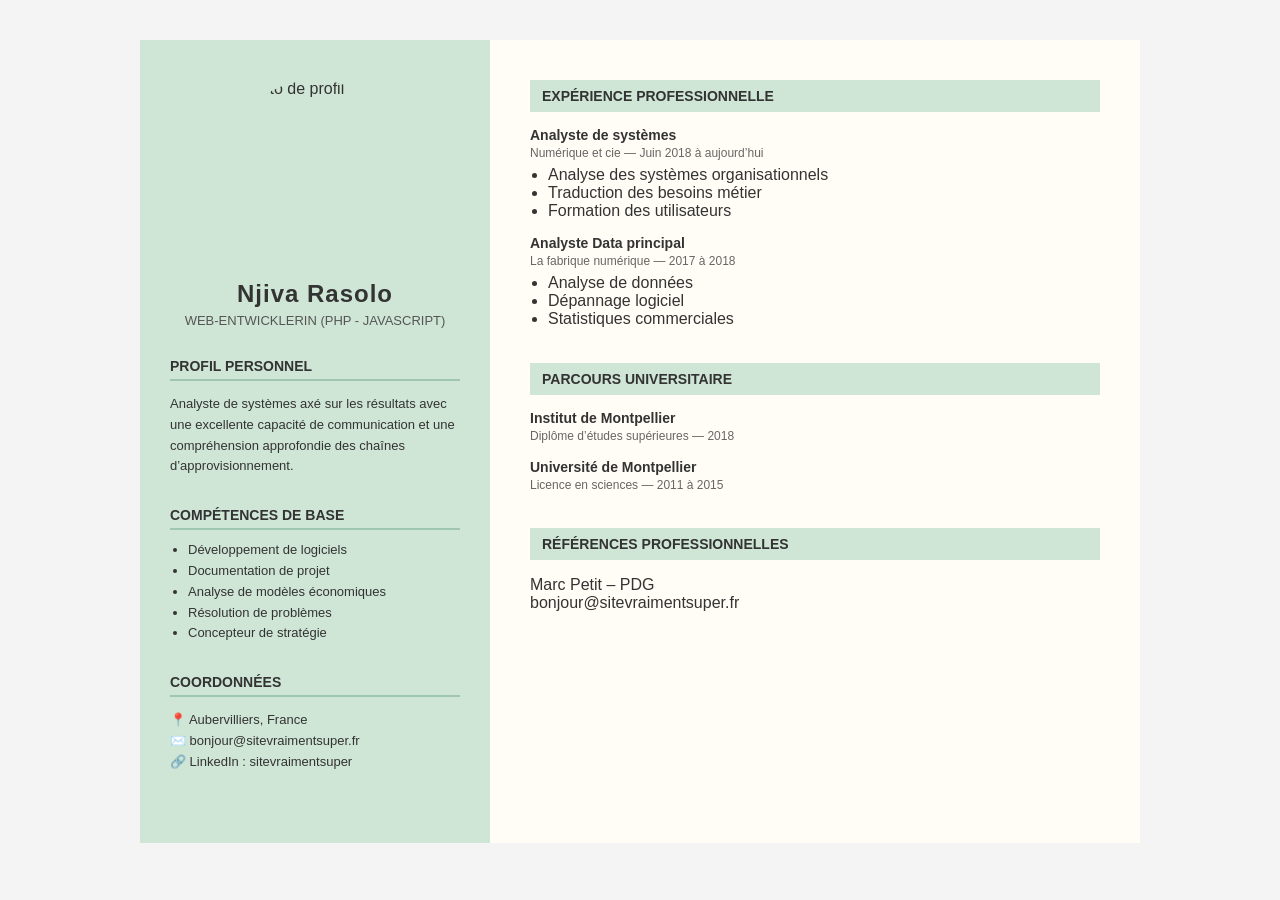
==== index.html @ 52aaabad "Ajout de style.css et modification de index.html" ====
<!DOCTYPE html>
<html lang="fr">
<head>
  <meta charset="UTF-8" />
  <meta name="viewport" content="width=device-width, initial-scale=1.0" />
  <title>CV Test</title>

  <!-- Lien vers le fichier CSS -->
  <link rel="stylesheet" href="style.css">

</head>

<body>

  <div class="cv">

    <!-- COLONNE GAUCHE -->
    <aside class="left">

      <div class="photo">
        <img src="photo.jpg" alt="Photo de profil">
      </div>

      <div class="name">
        <h1>Njiva Rasolo</h1>
        <p>Web-Entwicklerin (PHP - JavaScript)</p>
      </div>

      <div class="block">
        <h2>Profil personnel</h2>
        <p>
          Analyste de systèmes axé sur les résultats avec une excellente capacité
          de communication et une compréhension approfondie des chaînes
          d’approvisionnement.
        </p>
      </div>

      <div class="block">
        <h2>Compétences de base</h2>
        <ul>
          <li>Développement de logiciels</li>
          <li>Documentation de projet</li>
          <li>Analyse de modèles économiques</li>
          <li>Résolution de problèmes</li>
          <li>Concepteur de stratégie</li>
        </ul>
      </div>

      <div class="block">
        <h2>Coordonnées</h2>
        <p>
          📍 Aubervilliers, France<br>
          ✉️ bonjour@sitevraimentsuper.fr<br>
          🔗 LinkedIn : sitevraimentsuper
        </p>
      </div>

    </aside>

    <!-- COLONNE DROITE -->
    <main class="right">

      <div class="section">
        <div class="section-title">Expérience professionnelle</div>

        <div class="item">
          <h3>Analyste de systèmes</h3>
          <span>Numérique et cie — Juin 2018 à aujourd’hui</span>
          <ul>
            <li>Analyse des systèmes organisationnels</li>
            <li>Traduction des besoins métier</li>
            <li>Formation des utilisateurs</li>
          </ul>
        </div>

        <div class="item">
          <h3>Analyste Data principal</h3>
          <span>La fabrique numérique — 2017 à 2018</span>
          <ul>
            <li>Analyse de données</li>
            <li>Dépannage logiciel</li>
            <li>Statistiques commerciales</li>
          </ul>
        </div>
      </div>

      <div class="section">
        <div class="section-title">Parcours universitaire</div>

        <div class="item">
          <h3>Institut de Montpellier</h3>
          <span>Diplôme d’études supérieures — 2018</span>
        </div>

        <div class="item">
          <h3>Université de Montpellier</h3>
          <span>Licence en sciences — 2011 à 2015</span>
        </div>
      </div>

      <div class="section">
        <div class="section-title">Références professionnelles</div>

        <p>
          Marc Petit – PDG<br>
          bonjour@sitevraimentsuper.fr
        </p>
      </div>

    </main>

  </div>

</body>
</html>
---- style.css ----
* {
      box-sizing: border-box;
      font-family: "Segoe UI", Arial, sans-serif;
    }

    body {
      margin: 0;
      background: #f4f4f4;
      color: #333;
    }

    .cv {
      max-width: 1000px;
      margin: 40px auto;
      background: #fffdf5;
      display: grid;
      grid-template-columns: 35% 65%;
    }

    /* ===== COLONNE GAUCHE ===== */
    .left {
      background: #cfe6d6;
      padding: 40px 30px;
    }

    .photo {
      width: 180px;
      height: 180px;
      border-radius: 50%;
      overflow: hidden;
      margin: 0 auto 20px;
    }

    .photo img {
      width: 100%;
      height: 100%;
      object-fit: cover;
    }

    .name {
      text-align: center;
      margin-bottom: 30px;
    }

    .name h1 {
      margin: 10px 0 5px;
      font-size: 24px;
      letter-spacing: 1px;
    }

    .name p {
      margin: 0;
      font-size: 13px;
      text-transform: uppercase;
      color: #555;
    }

    .block {
      margin-bottom: 30px;
    }

    .block h2 {
      font-size: 14px;
      text-transform: uppercase;
      margin-bottom: 10px;
      border-bottom: 2px solid #9fc7b0;
      padding-bottom: 5px;
    }

    .block p,
    .block li {
      font-size: 13px;
      line-height: 1.6;
    }

    ul {
      padding-left: 18px;
      margin: 0;
    }

    /* ===== COLONNE DROITE ===== */
    .right {
      padding: 40px;
    }

    .section {
      margin-bottom: 35px;
    }

    .section-title {
      background: #cfe6d6;
      padding: 8px 12px;
      font-weight: bold;
      text-transform: uppercase;
      font-size: 14px;
      margin-bottom: 15px;
    }

    .item {
      margin-bottom: 15px;
    }

    .item h3 {
      margin: 0;
      font-size: 14px;
    }

    .item span {
      font-size: 12px;
      color: #666;
    }

    .item ul {
      margin-top: 5px;
    }

    /* ===== RESPONSIVE ===== */
    @media (max-width: 768px) {
      .cv {
        grid-template-columns: 1fr;
      }
    }
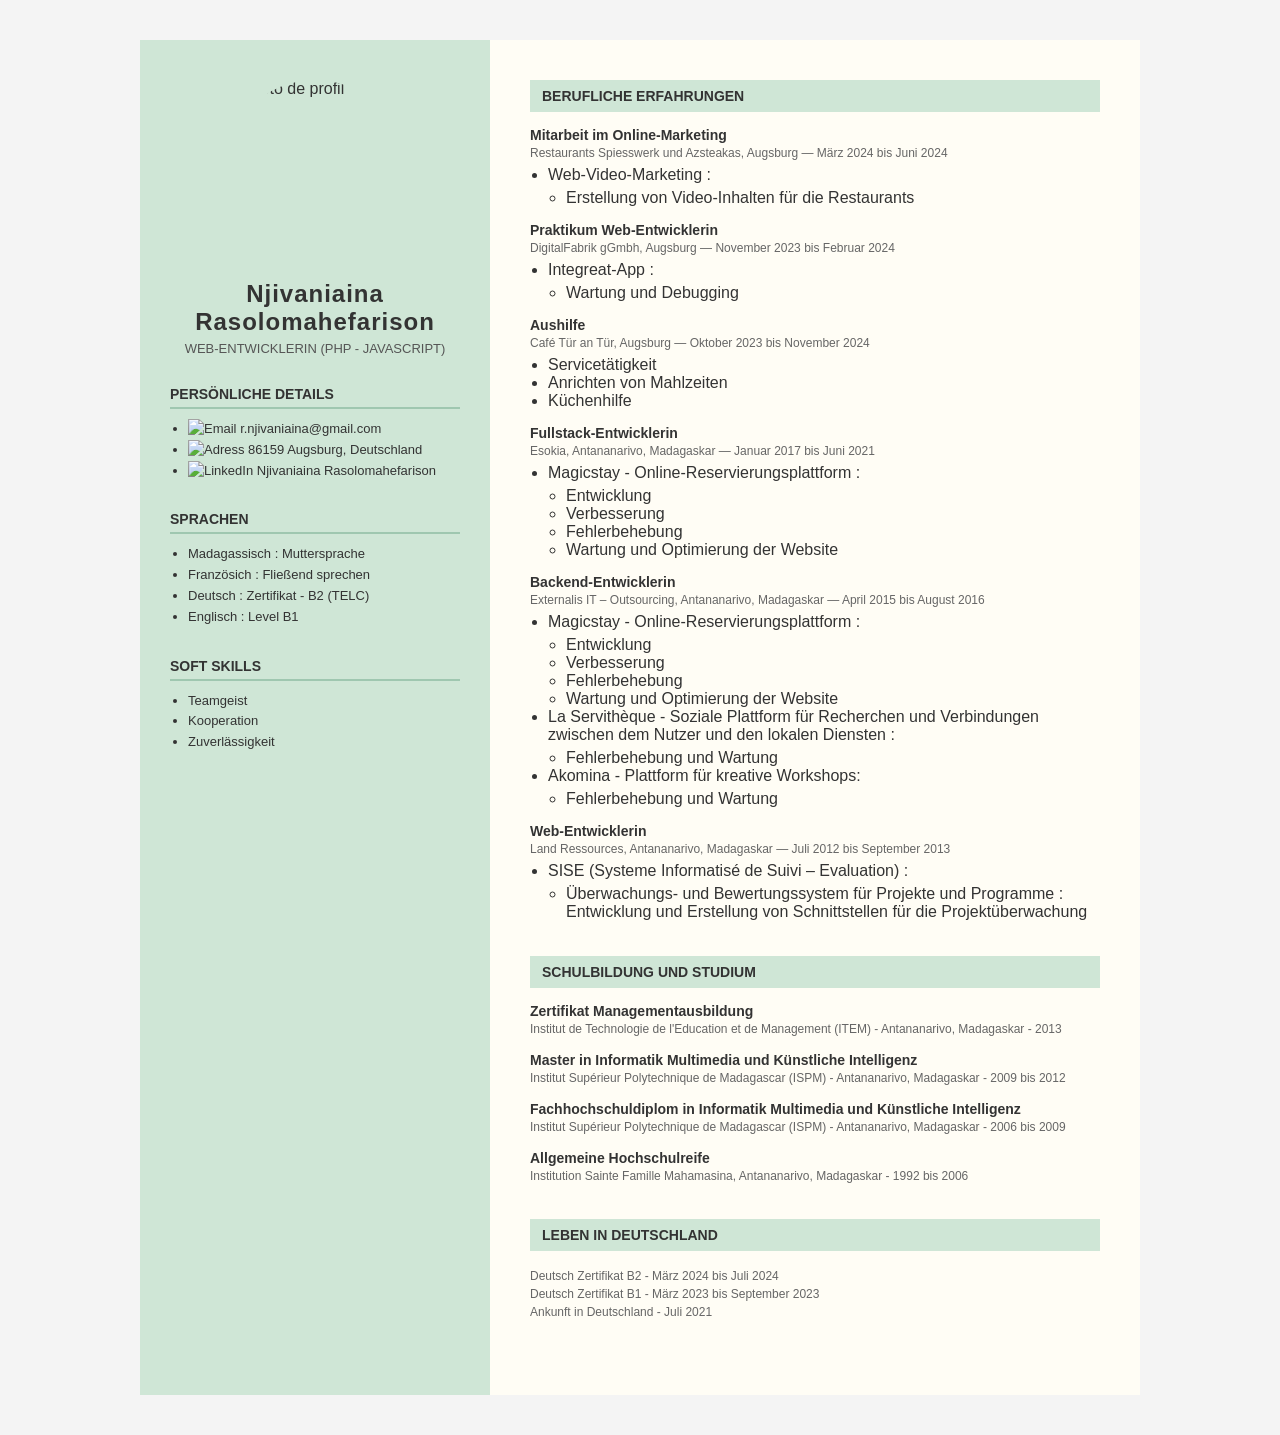
==== commit 6dc96c84: "commit index.html" ====
--- a/index.html
+++ b/index.html
@@ -18,41 +18,41 @@
     <aside class="left">
 
       <div class="photo">
-        <img src="photo.jpg" alt="Photo de profil">
+        <img src="images/profil.png" alt="Photo de profil">
       </div>
 
       <div class="name">
-        <h1>Njiva Rasolo</h1>
+        <h1>Njivaniaina Rasolomahefarison</h1>
         <p>Web-Entwicklerin (PHP - JavaScript)</p>
       </div>
 
       <div class="block">
-        <h2>Profil personnel</h2>
-        <p>
-          Analyste de systèmes axé sur les résultats avec une excellente capacité
-          de communication et une compréhension approfondie des chaînes
-          d’approvisionnement.
-        </p>
-      </div>
-
-      <div class="block">
-        <h2>Compétences de base</h2>
+        <h2>Persönliche Details</h2>
         <ul>
-          <li>Développement de logiciels</li>
-          <li>Documentation de projet</li>
-          <li>Analyse de modèles économiques</li>
-          <li>Résolution de problèmes</li>
-          <li>Concepteur de stratégie</li>
+          <li> <img src="images/email-green.png" alt="Email" width="20" height="20" style="margin-bottom: -6px;"> r.njivaniaina@gmail.com</li>
+          <!--<li> 📞 +49 000 0000000</li>-->
+          <li> <img src="images/adress-green.png" alt="Adress" width="20" height="20" style="margin-bottom: -6px;"> 86159 Augsburg, Deutschland</li>
+          <li> <img src="images/linkedIn-green.png" alt="LinkedIn" width="20" height="20" style="margin-bottom: -6px;"> Njivaniaina Rasolomahefarison</li>
         </ul>
       </div>
 
       <div class="block">
-        <h2>Coordonnées</h2>
-        <p>
-          📍 Aubervilliers, France<br>
-          ✉️ bonjour@sitevraimentsuper.fr<br>
-          🔗 LinkedIn : sitevraimentsuper
-        </p>
+        <h2>Sprachen</h2>
+        <ul>
+          <li>Madagassisch : Muttersprache</li>
+          <li>Französich : Fließend sprechen</li>
+          <li>Deutsch : Zertifikat - B2 (TELC)</li>
+          <li>Englisch : Level B1</li>
+        </ul>
+      </div>
+
+      <div class="block">
+        <h2>Soft Skills</h2>
+        <ul>
+          <li>Teamgeist</li>
+          <li>Kooperation</li>
+          <li>Zuverlässigkeit</li>
+        </ul>
       </div>
 
     </aside>
@@ -61,50 +61,129 @@
     <main class="right">
 
       <div class="section">
-        <div class="section-title">Expérience professionnelle</div>
+            <div class="section-title">Berufliche Erfahrungen</div>
 
-        <div class="item">
-          <h3>Analyste de systèmes</h3>
-          <span>Numérique et cie — Juin 2018 à aujourd’hui</span>
-          <ul>
-            <li>Analyse des systèmes organisationnels</li>
-            <li>Traduction des besoins métier</li>
-            <li>Formation des utilisateurs</li>
-          </ul>
-        </div>
+            <div class="item">
+                <h3>Mitarbeit im Online-Marketing</h3>
+                <span>Restaurants Spiesswerk und Azsteakas, Augsburg — März 2024 bis Juni 2024</span>
+                <ul class="set-title">
+                    <li class="set-title-child">Web-Video-Marketing :
+                        <ul class="set-child">
+                            <li>
+                                Erstellung von Video-Inhalten für die Restaurants
+                            </li>
+                        </ul>
+                    </li>
+                </ul>
+            </div>
 
-        <div class="item">
-          <h3>Analyste Data principal</h3>
-          <span>La fabrique numérique — 2017 à 2018</span>
-          <ul>
-            <li>Analyse de données</li>
-            <li>Dépannage logiciel</li>
-            <li>Statistiques commerciales</li>
-          </ul>
-        </div>
+            <div class="item">
+                <h3>Praktikum Web-Entwicklerin</h3>
+                <span>DigitalFabrik gGmbh, Augsburg — November 2023 bis Februar 2024</span>
+                <ul class="set-title">
+                    <li class="set-title-child">Integreat-App :
+                        <ul class="set-child">
+                            <li>Wartung und Debugging</li>
+                        </ul>
+                    </li>
+                </ul>
+            </div>
+
+            <div class="item">
+                <h3>Aushilfe</h3>
+                <span>Café Tür an Tür, Augsburg — Oktober 2023 bis November 2024</span>
+                <ul class="set-title">
+                    <li>Servicetätigkeit</li>
+                    <li>Anrichten von Mahlzeiten</li>
+                    <li>Küchenhilfe</li>
+                </ul>
+            </div>
+
+            <div class="item">
+                <h3>Fullstack-Entwicklerin</h3>
+                <span>Esokia, Antananarivo, Madagaskar — Januar 2017 bis Juni 2021</span>
+                <ul class="set-title">
+                    <li class="set-title-child">Magicstay - Online-Reservierungsplattform :
+                        <ul class="set-child">
+                            <li>Entwicklung</li>
+                            <li>Verbesserung</li>
+                            <li>Fehlerbehebung</li>
+                            <li>Wartung und Optimierung der Website</li>
+                        </ul>
+                    </li>
+                </ul>
+            </div>
+
+            <div class="item">
+                <h3>Backend-Entwicklerin</h3>
+                <span>Externalis IT – Outsourcing, Antananarivo, Madagaskar — April 2015 bis August 2016</span>
+                <ul class="set-title">
+                    <li class="set-title-child">Magicstay - Online-Reservierungsplattform :
+                        <ul class="set-child">
+                            <li>Entwicklung</li>
+                            <li>Verbesserung</li>
+                            <li>Fehlerbehebung</li>
+                            <li>Wartung und Optimierung der Website</li>
+                        </ul>
+                    </li>
+                    <li class="set-title-child">La Servithèque - Soziale Plattform für Recherchen und Verbindungen zwischen dem Nutzer und den lokalen Diensten :
+                        <ul class="set-child">
+                            <li>Fehlerbehebung und Wartung</li>
+                        </ul>
+                    </li>
+                    <li class="set-title-child">Akomina - Plattform für kreative Workshops:
+                        <ul class="set-child">
+                            <li>Fehlerbehebung und Wartung</li>
+                        </ul>
+                    </li>
+                </ul>
+            </div>
+
+            <div class="item">
+                <h3>Web-Entwicklerin</h3>
+                <span>Land Ressources, Antananarivo, Madagaskar — Juli 2012 bis September 2013</span>
+                <ul class="set-title">
+                    <li class="set-title-child">SISE (Systeme Informatisé de Suivi – Evaluation) :
+                        <ul class="set-child">
+                            <li>Überwachungs- und Bewertungssystem für Projekte und Programme : <br> Entwicklung und Erstellung von Schnittstellen für die Projektüberwachung</li>
+                        </ul>
+                    </li>
+                </ul>
+            </div>
       </div>
 
       <div class="section">
-        <div class="section-title">Parcours universitaire</div>
+            <div class="section-title">Schulbildung und Studium</div>
 
-        <div class="item">
-          <h3>Institut de Montpellier</h3>
-          <span>Diplôme d’études supérieures — 2018</span>
-        </div>
+            <div class="item">
+            <h3 class="bildung-title">Zertifikat Managementausbildung</h3>
+            <span>Institut de Technologie de l'Education et de Management (ITEM) - Antananarivo, Madagaskar - 2013</span>
+            </div>
 
-        <div class="item">
-          <h3>Université de Montpellier</h3>
-          <span>Licence en sciences — 2011 à 2015</span>
-        </div>
+            <div class="item">
+            <h3 class="bildung-title">Master in Informatik Multimedia und Künstliche Intelligenz</h3>
+            <span>Institut Supérieur Polytechnique de Madagascar (ISPM) - Antananarivo, Madagaskar - 2009 bis 2012</span>
+            </div>
+
+            <div class="item">
+            <h3 class="bildung-title">Fachhochschuldiplom in Informatik Multimedia und Künstliche Intelligenz</h3>
+            <span>Institut Supérieur Polytechnique de Madagascar (ISPM) - Antananarivo, Madagaskar - 2006 bis 2009</span>
+            </div>
+
+            <div class="item">
+            <h3 class="bildung-title">Allgemeine Hochschulreife</h3>
+            <span>Institution Sainte Famille Mahamasina, Antananarivo, Madagaskar - 1992 bis 2006</span>
+            </div>
       </div>
 
       <div class="section">
-        <div class="section-title">Références professionnelles</div>
+        <div class="section-title">Leben in Deutschland</div>
 
-        <p>
-          Marc Petit – PDG<br>
-          bonjour@sitevraimentsuper.fr
-        </p>
+            <div class="item">
+                <span>Deutsch Zertifikat B2 - März 2024 bis Juli 2024</span><br>
+                <span>Deutsch Zertifikat B1 - März 2023 bis September 2023</span><br>
+                <span>Ankunft in Deutschland - Juli 2021</span>
+            </div>
       </div>
 
     </main>
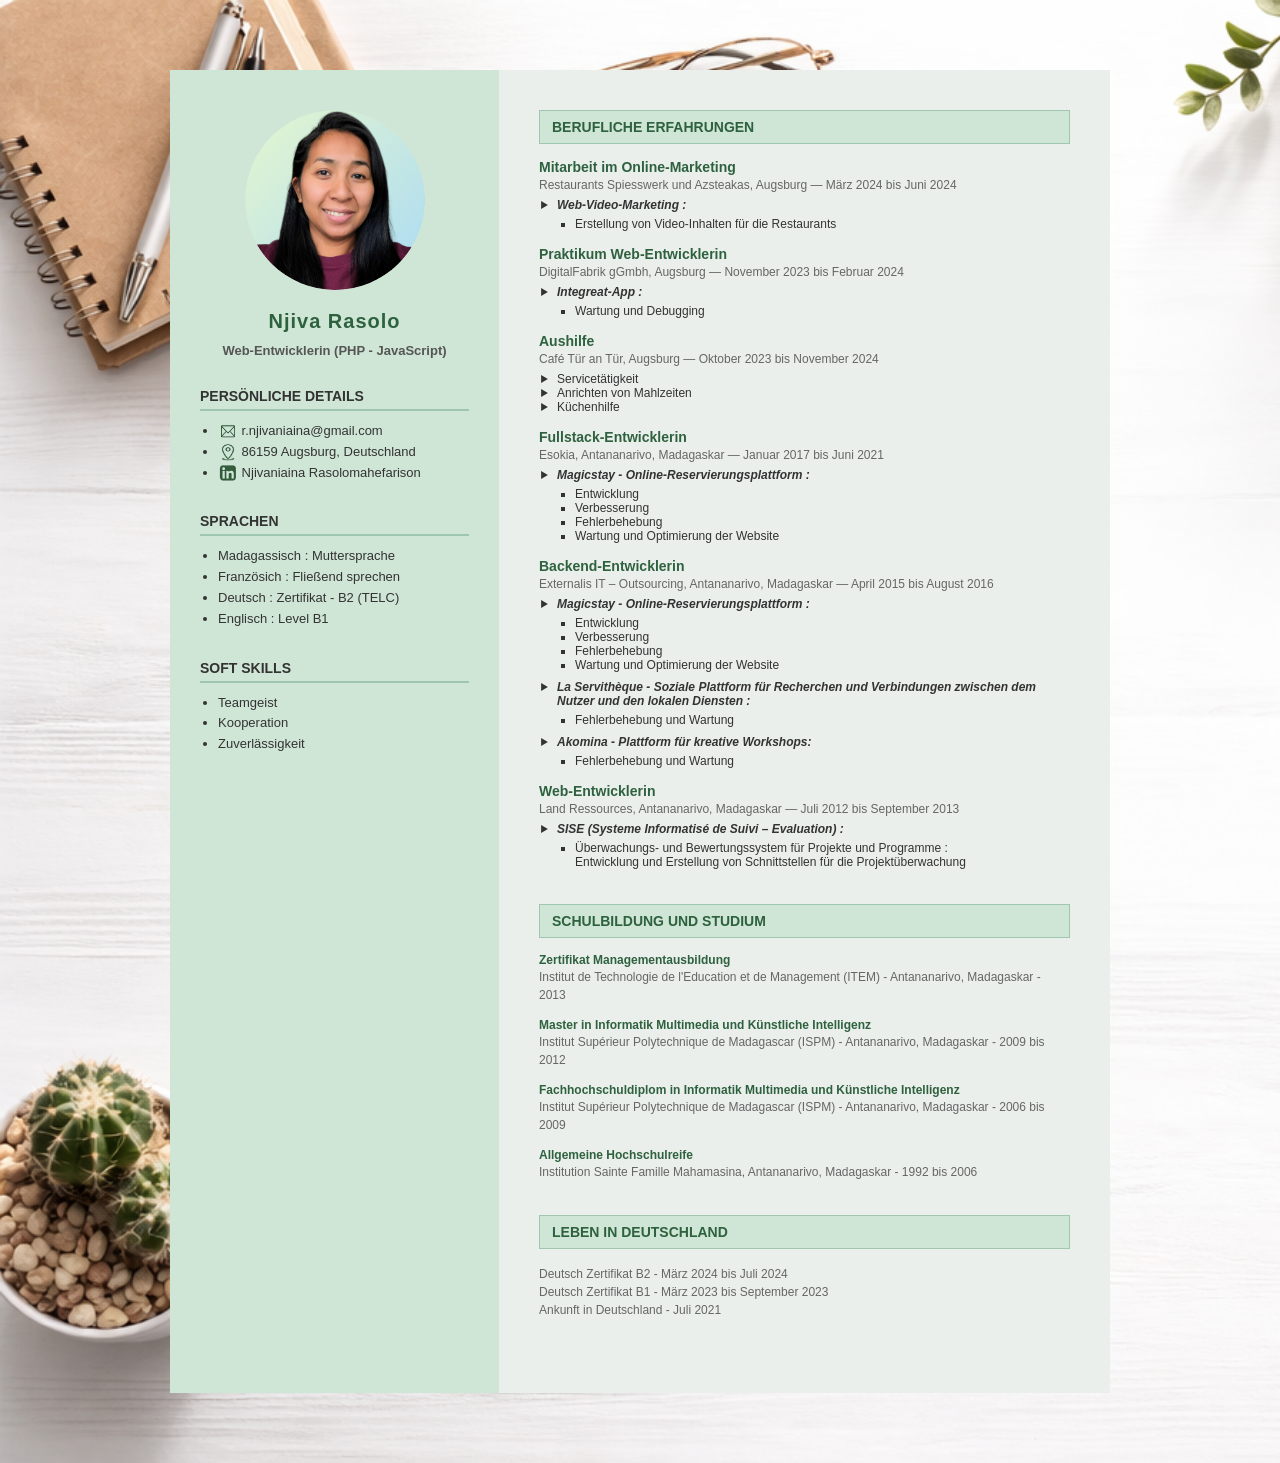
==== commit 7bdcfa32: "modification index.html" ====
--- a/index.html
+++ b/index.html
@@ -22,7 +22,7 @@
       </div>
 
       <div class="name">
-        <h1>Njivaniaina Rasolomahefarison</h1>
+        <h1>Njiva Rasolo</h1>
         <p>Web-Entwicklerin (PHP - JavaScript)</p>
       </div>
 
--- a/style.css
+++ b/style.css
@@ -6,14 +6,18 @@
 
     body {
       margin: 0;
-      background: #f4f4f4;
+      /*background: #f4f4f4;*/
       color: #333;
+      background-image: url(images/background.png);
+      background-size: cover;
     }
 
     .cv {
       max-width: 1000px;
       margin: 40px auto;
-      background: #fffdf5;
+      padding: 30px;
+      /*background: #fffdf5;*/
+      background: transparent;
       display: grid;
       grid-template-columns: 35% 65%;
     }
@@ -41,18 +45,20 @@
     .name {
       text-align: center;
       margin-bottom: 30px;
+      color: #2e613e;
     }
 
     .name h1 {
-      margin: 10px 0 5px;
-      font-size: 24px;
+      margin: 10px 0 10px;
+      font-size: 20px;
       letter-spacing: 1px;
     }
 
     .name p {
       margin: 0;
       font-size: 13px;
-      text-transform: uppercase;
+      font-weight: bold;
+      /*text-transform: uppercase;*/
       color: #555;
     }
 
@@ -82,6 +88,7 @@
     /* ===== COLONNE DROITE ===== */
     .right {
       padding: 40px;
+      background: #eaefec;
     }
 
     .section {
@@ -95,6 +102,10 @@
       text-transform: uppercase;
       font-size: 14px;
       margin-bottom: 15px;
+      color: #2e613e;
+      border-style: solid;
+      border-width: 1px;
+      border-color: #9fc7b0;
     }
 
     .item {
@@ -104,6 +115,10 @@
     .item h3 {
       margin: 0;
       font-size: 14px;
+      color: #2e613e;
+    }
+    .item h3.bildung-title {
+        font-size: 12px;
     }
 
     .item span {
@@ -113,6 +128,26 @@
 
     .item ul {
       margin-top: 5px;
+      font-size: 12px;
+    }
+
+    .item ul.set-title {
+        list-style-type: disclosure-closed;
+    }
+
+    .item .set-title-child {
+        font-weight: bold;
+        font-style: italic;
+    }
+
+    .item ul.set-child li {
+        list-style-type: square;
+        font-weight: normal;
+        font-style: normal;
+    }
+
+    .item ul.set-child li:last-child {
+        margin-bottom: 8px;
     }
 
     /* ===== RESPONSIVE ===== */
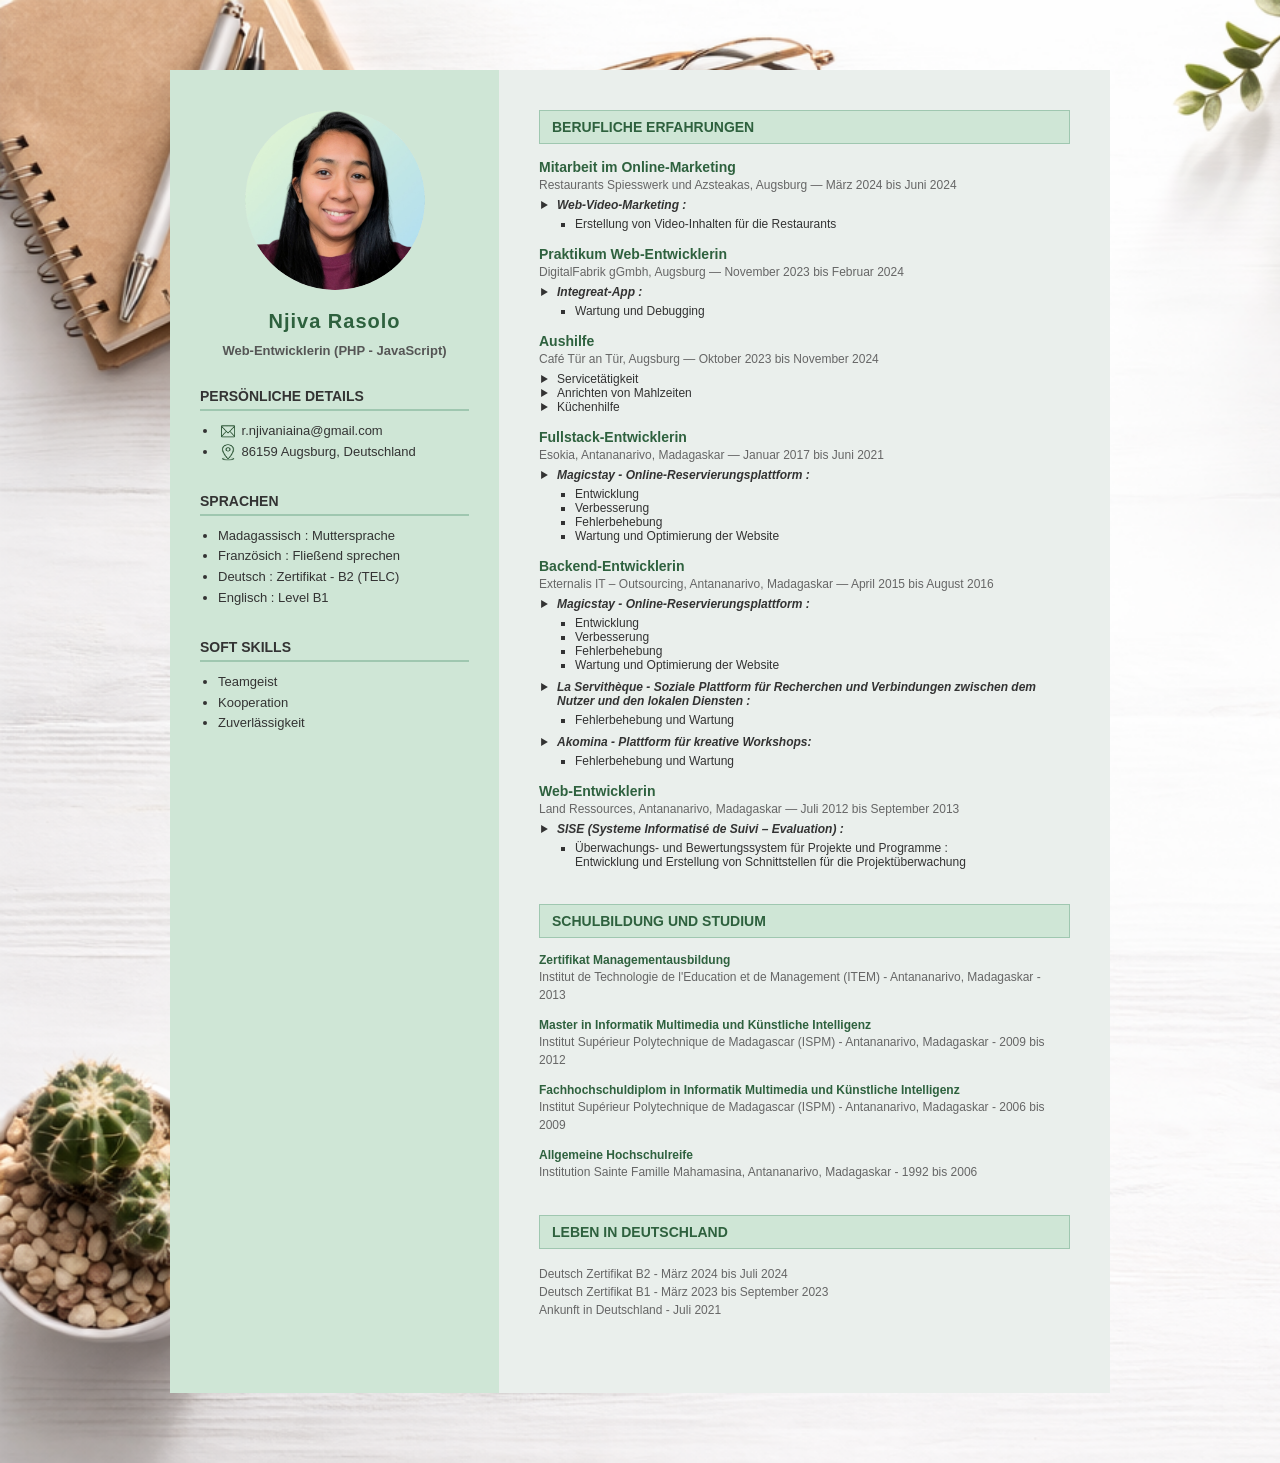
==== commit b8bdb692: "modification index.html" ====
--- a/index.html
+++ b/index.html
@@ -32,7 +32,7 @@
           <li> <img src="images/email-green.png" alt="Email" width="20" height="20" style="margin-bottom: -6px;"> r.njivaniaina@gmail.com</li>
           <!--<li> 📞 +49 000 0000000</li>-->
           <li> <img src="images/adress-green.png" alt="Adress" width="20" height="20" style="margin-bottom: -6px;"> 86159 Augsburg, Deutschland</li>
-          <li> <img src="images/linkedIn-green.png" alt="LinkedIn" width="20" height="20" style="margin-bottom: -6px;"> Njivaniaina Rasolomahefarison</li>
+          <!--<li> <img src="images/linkedIn-green.png" alt="LinkedIn" width="20" height="20" style="margin-bottom: -6px;"> Njivaniaina Rasolomahefarison</li>-->
         </ul>
       </div>
 
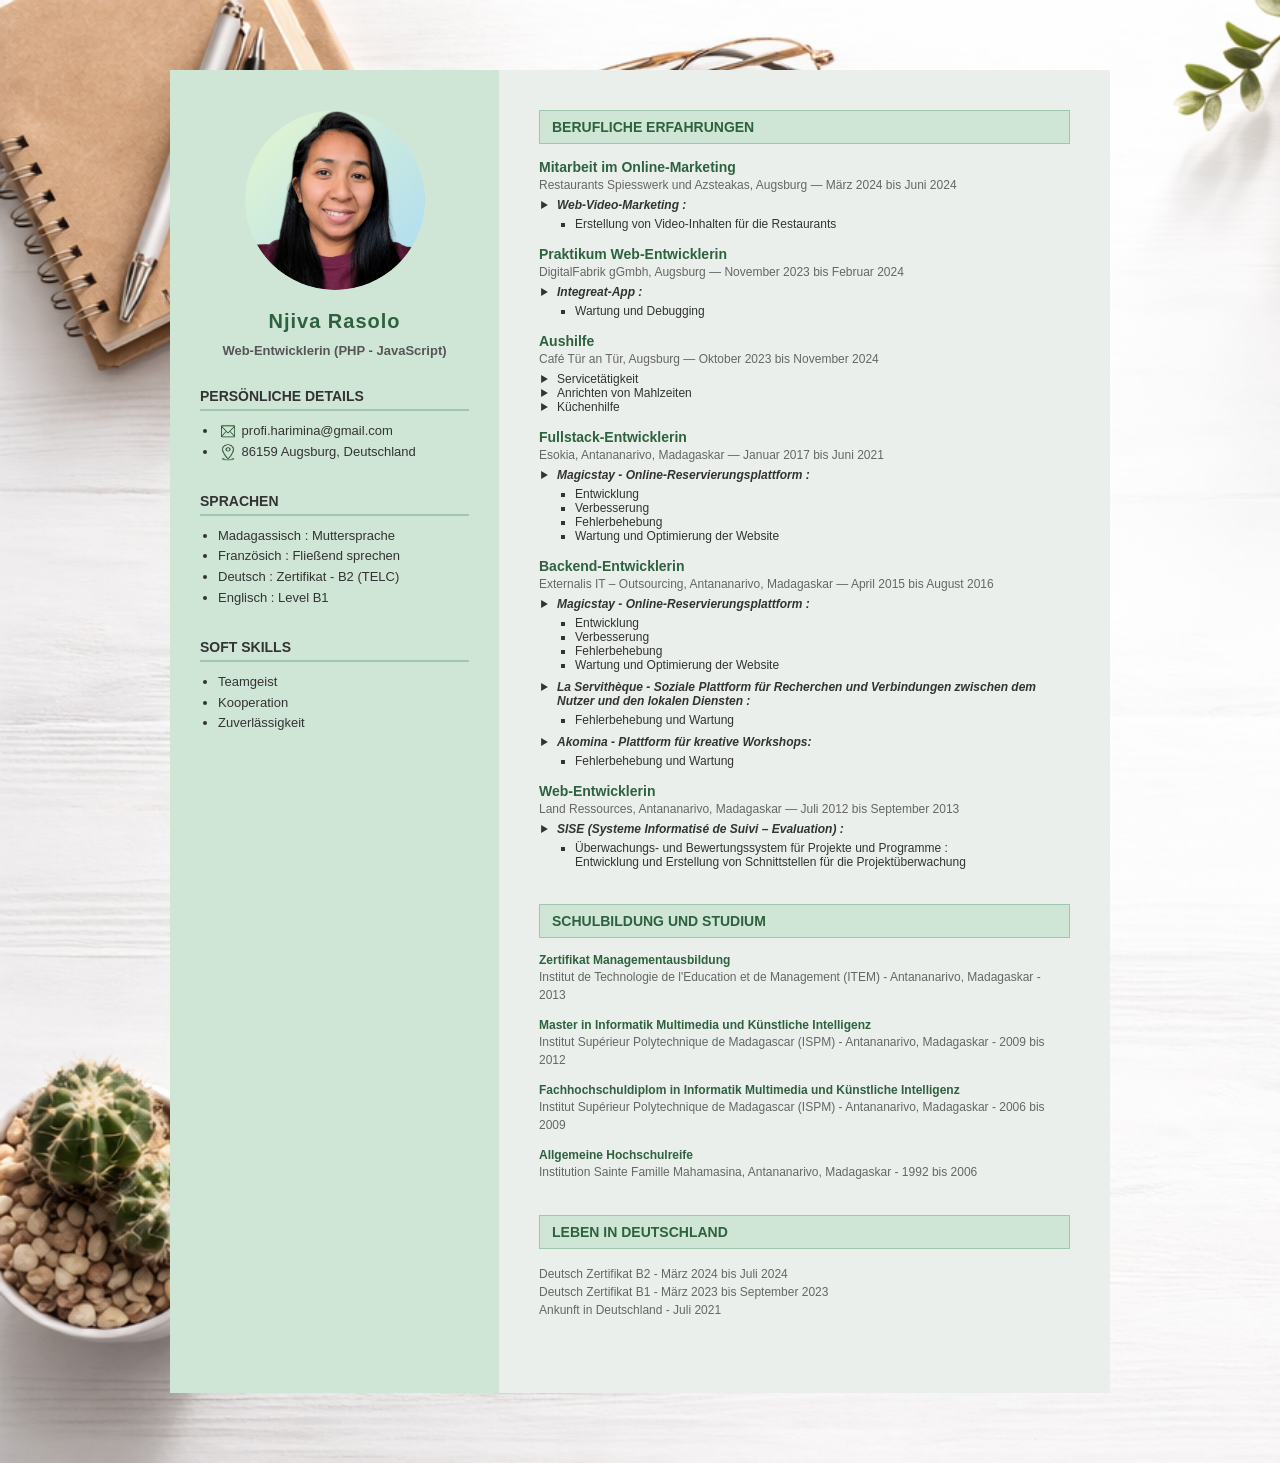
==== commit c7a94d6f: "Modification index.html" ====
--- a/index.html
+++ b/index.html
@@ -29,10 +29,10 @@
       <div class="block">
         <h2>Persönliche Details</h2>
         <ul>
-          <li> <img src="images/email-green.png" alt="Email" width="20" height="20" style="margin-bottom: -6px;"> r.njivaniaina@gmail.com</li>
+          <li> <img src="images/email-green.png" alt="Email" width="20" height="20" style="margin-bottom: -6px;"> profi.harimina@gmail.com</li>
           <!--<li> 📞 +49 000 0000000</li>-->
           <li> <img src="images/adress-green.png" alt="Adress" width="20" height="20" style="margin-bottom: -6px;"> 86159 Augsburg, Deutschland</li>
-          <!--<li> <img src="images/linkedIn-green.png" alt="LinkedIn" width="20" height="20" style="margin-bottom: -6px;"> Njivaniaina Rasolomahefarison</li>-->
+          <!--<li> <img src="images/linkedIn-green.png" alt="LinkedIn" width="20" height="20" style="margin-bottom: -6px;"> Rasolo </li>-->
         </ul>
       </div>
 
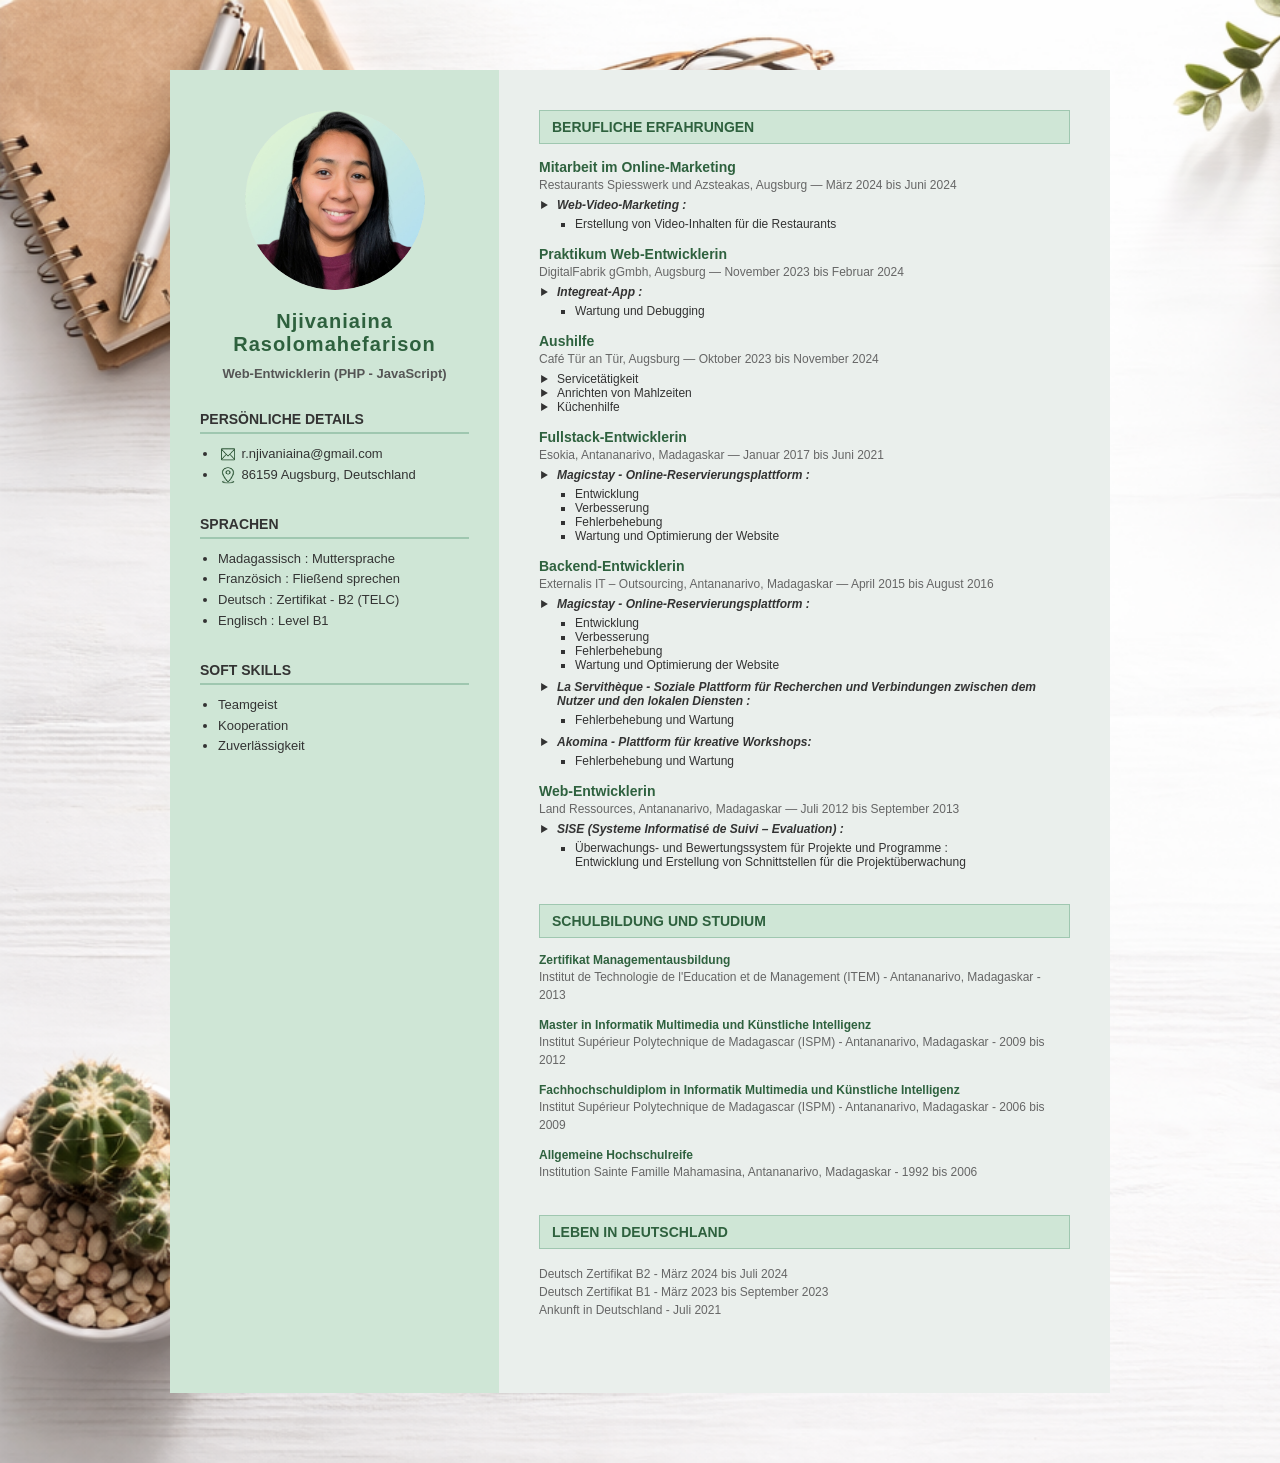
==== commit ae16e9a4: "Mise à jour" ====
--- a/index.html
+++ b/index.html
@@ -5,6 +5,16 @@
   <meta name="viewport" content="width=device-width, initial-scale=1.0" />
   <title>CV Test</title>
 
+    <!-- Google tag (gtag.js) -->
+    <script async src="https://www.googletagmanager.com/gtag/js?id=G-T4FRKZFYM4"></script>
+    <script>
+    window.dataLayer = window.dataLayer || [];
+    function gtag(){dataLayer.push(arguments);}
+    gtag('js', new Date());
+
+    gtag('config', 'G-T4FRKZFYM4');
+    </script>
+
   <!-- Lien vers le fichier CSS -->
   <link rel="stylesheet" href="style.css">
 
@@ -22,14 +32,14 @@
       </div>
 
       <div class="name">
-        <h1>Njiva Rasolo</h1>
+        <h1>Njivaniaina Rasolomahefarison</h1>
         <p>Web-Entwicklerin (PHP - JavaScript)</p>
       </div>
 
       <div class="block">
         <h2>Persönliche Details</h2>
         <ul>
-          <li> <img src="images/email-green.png" alt="Email" width="20" height="20" style="margin-bottom: -6px;"> profi.harimina@gmail.com</li>
+          <li> <img src="images/email-green.png" alt="Email" width="20" height="20" style="margin-bottom: -6px;"> r.njivaniaina@gmail.com</li>
           <!--<li> 📞 +49 000 0000000</li>-->
           <li> <img src="images/adress-green.png" alt="Adress" width="20" height="20" style="margin-bottom: -6px;"> 86159 Augsburg, Deutschland</li>
           <!--<li> <img src="images/linkedIn-green.png" alt="LinkedIn" width="20" height="20" style="margin-bottom: -6px;"> Rasolo </li>-->
